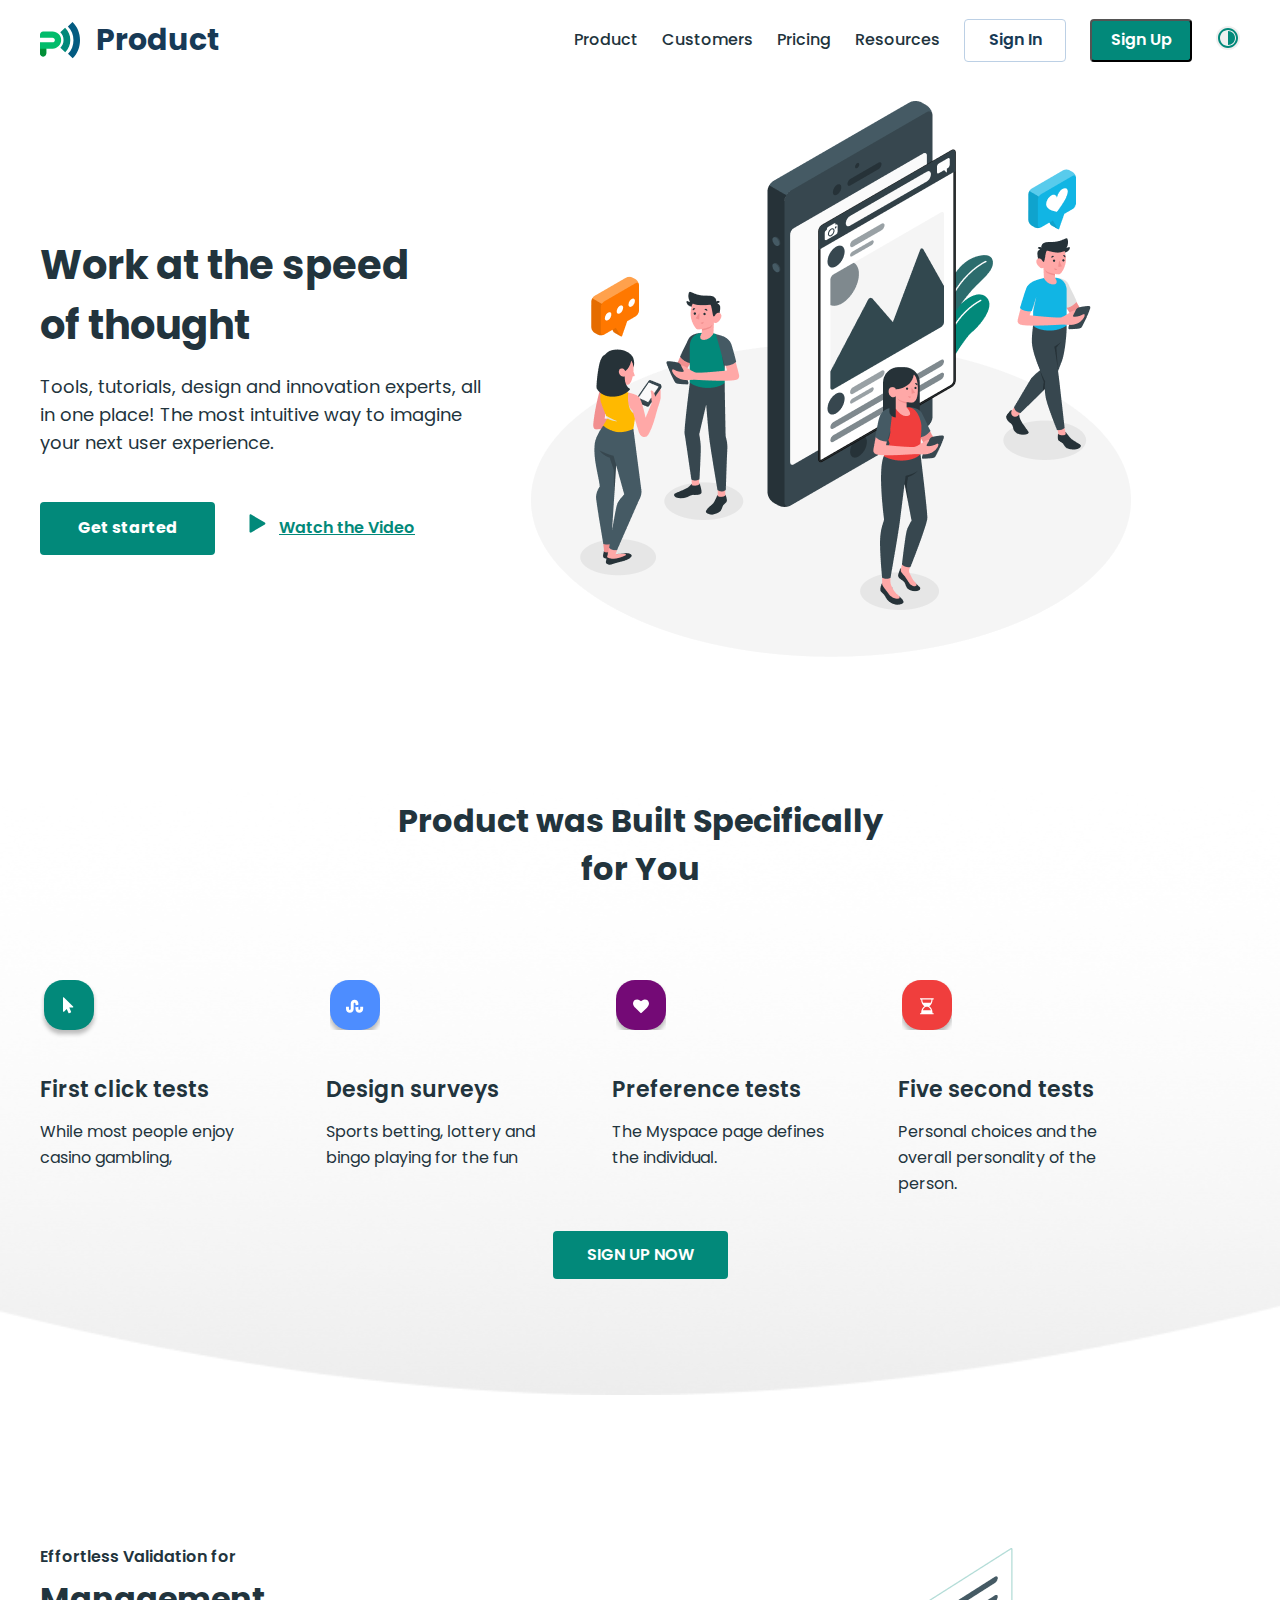
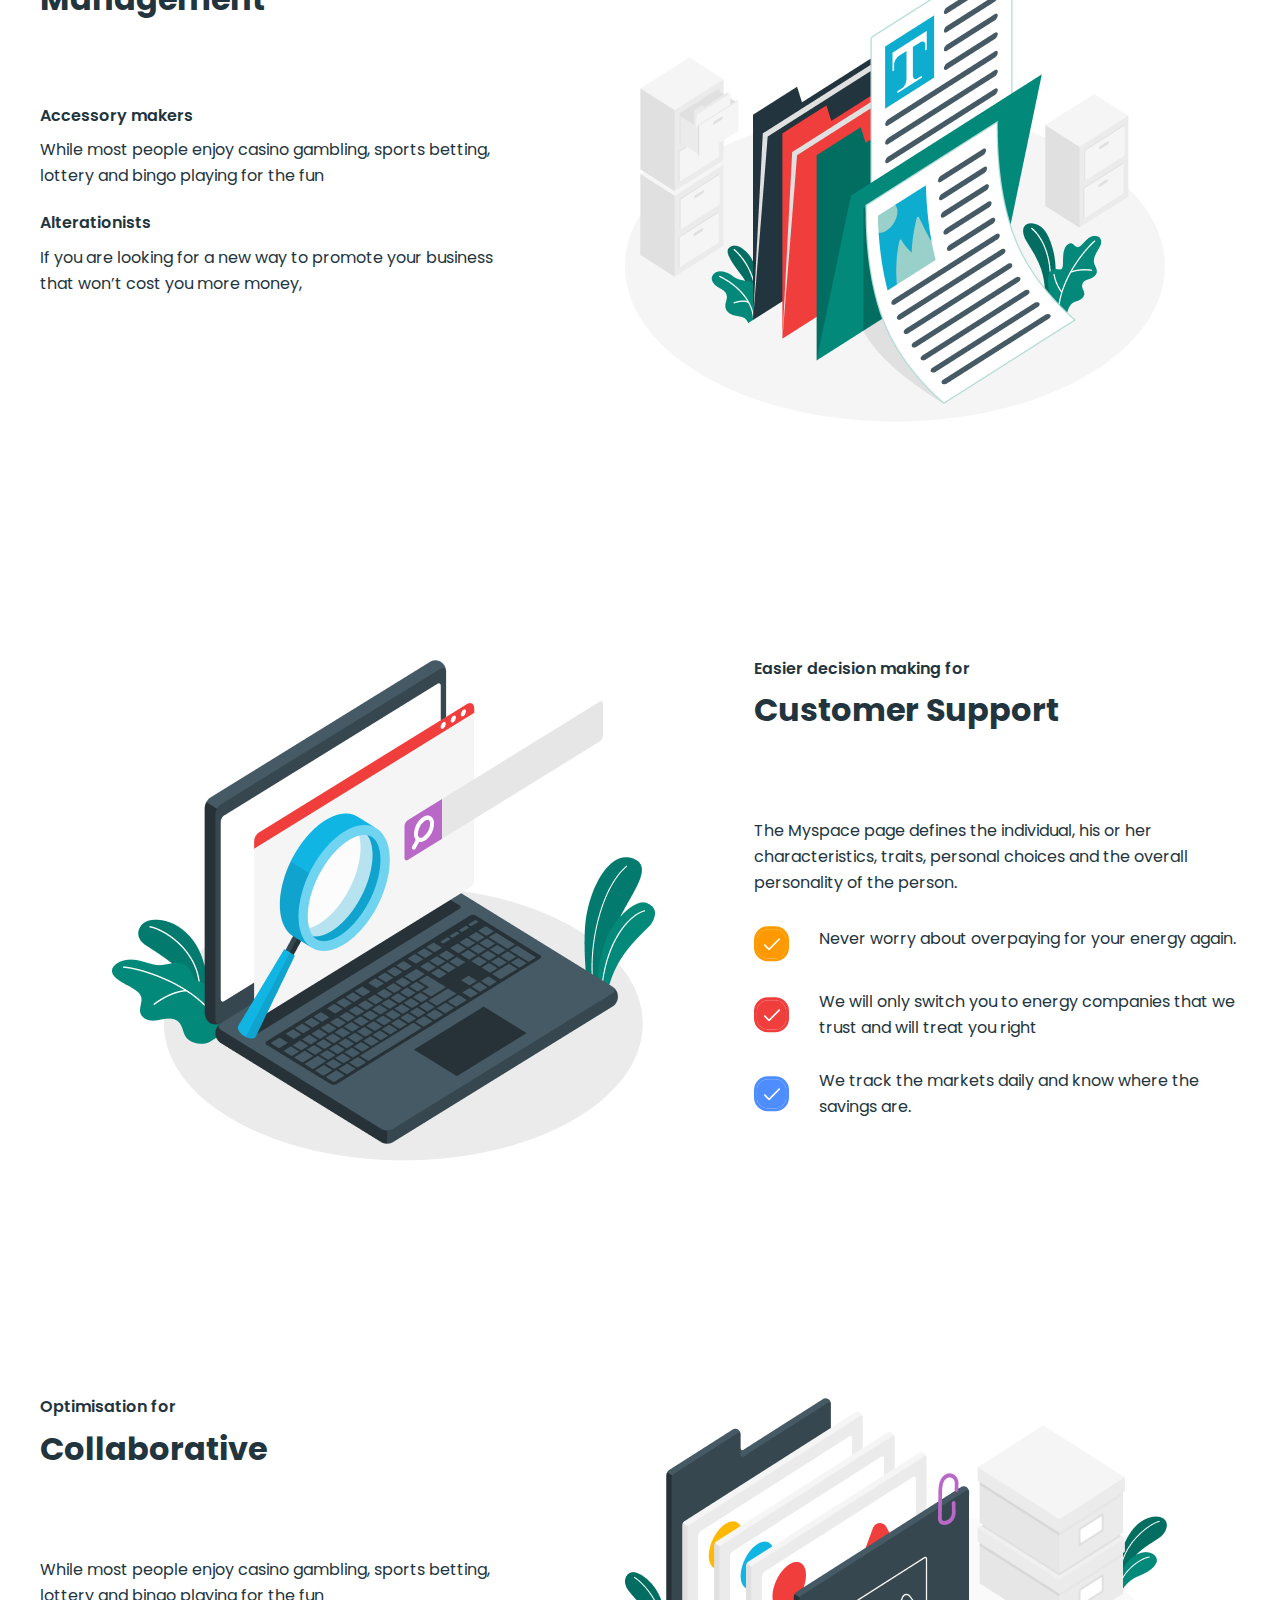
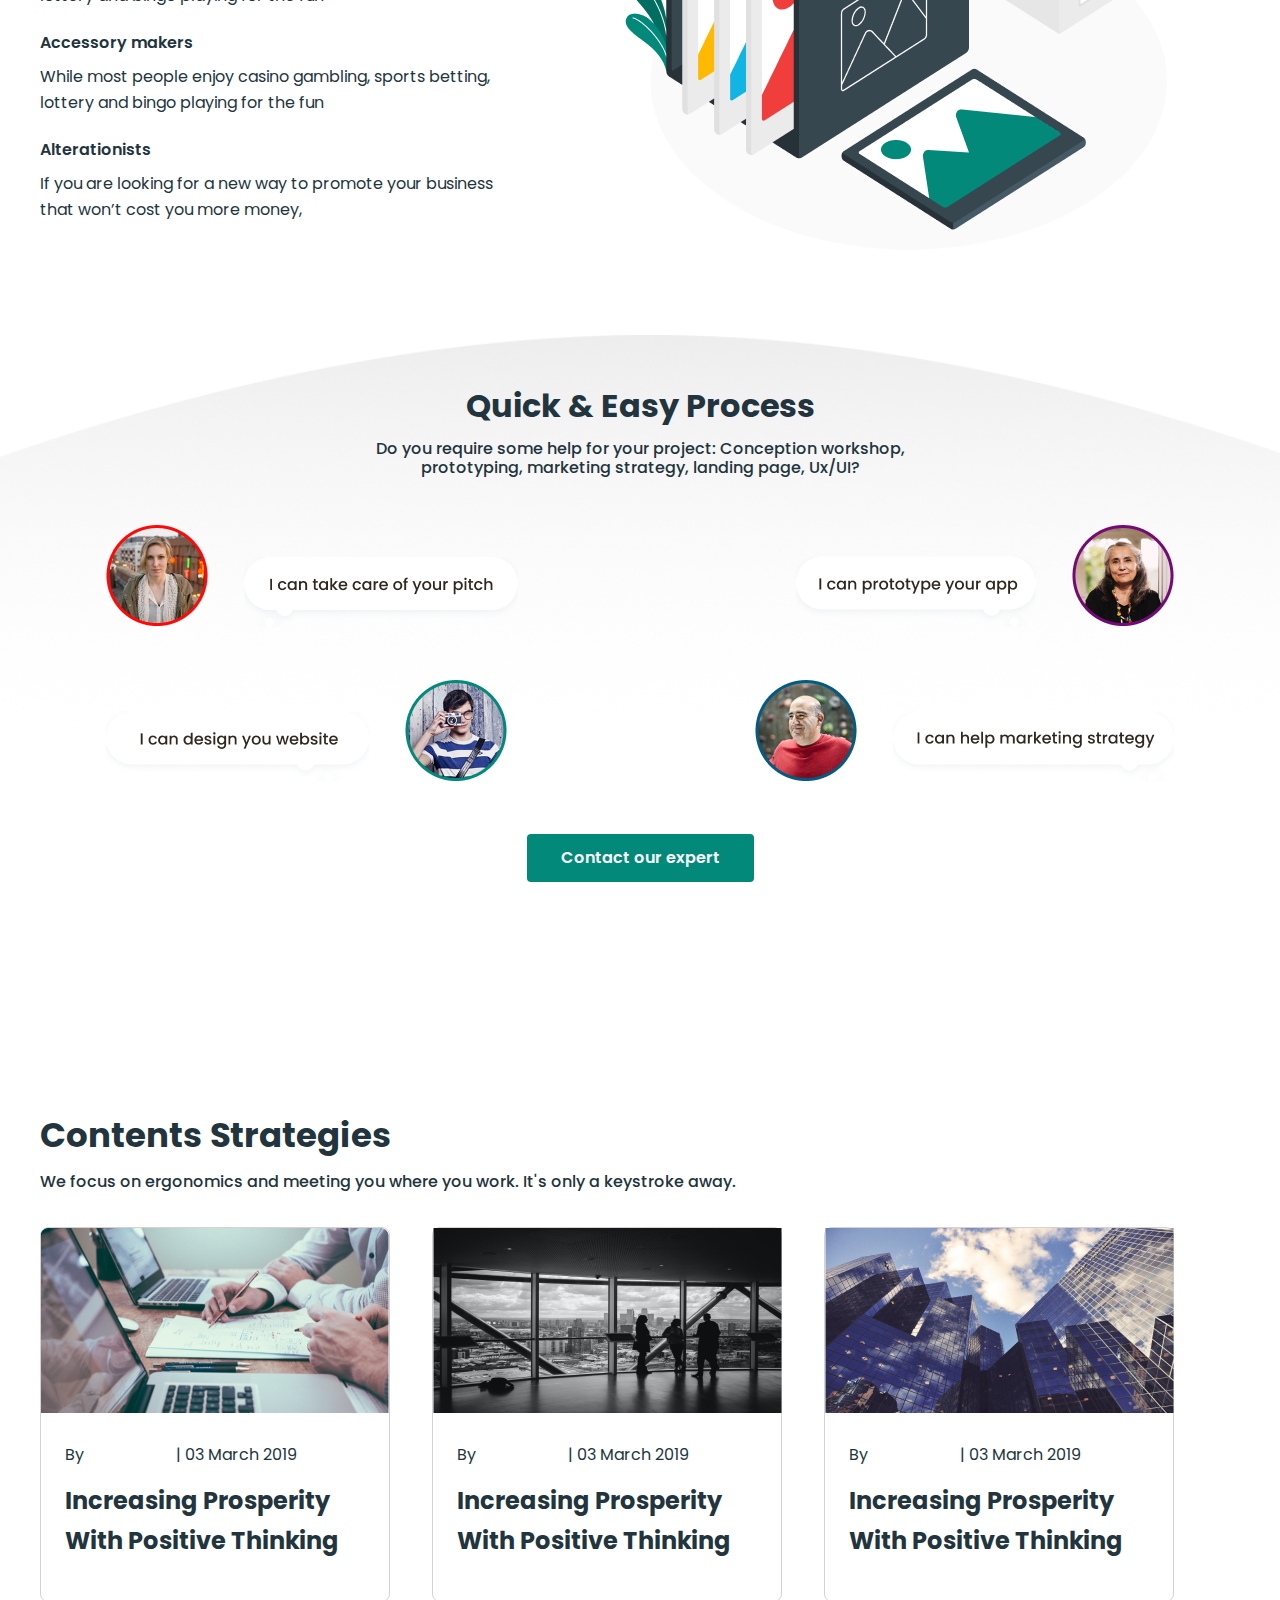
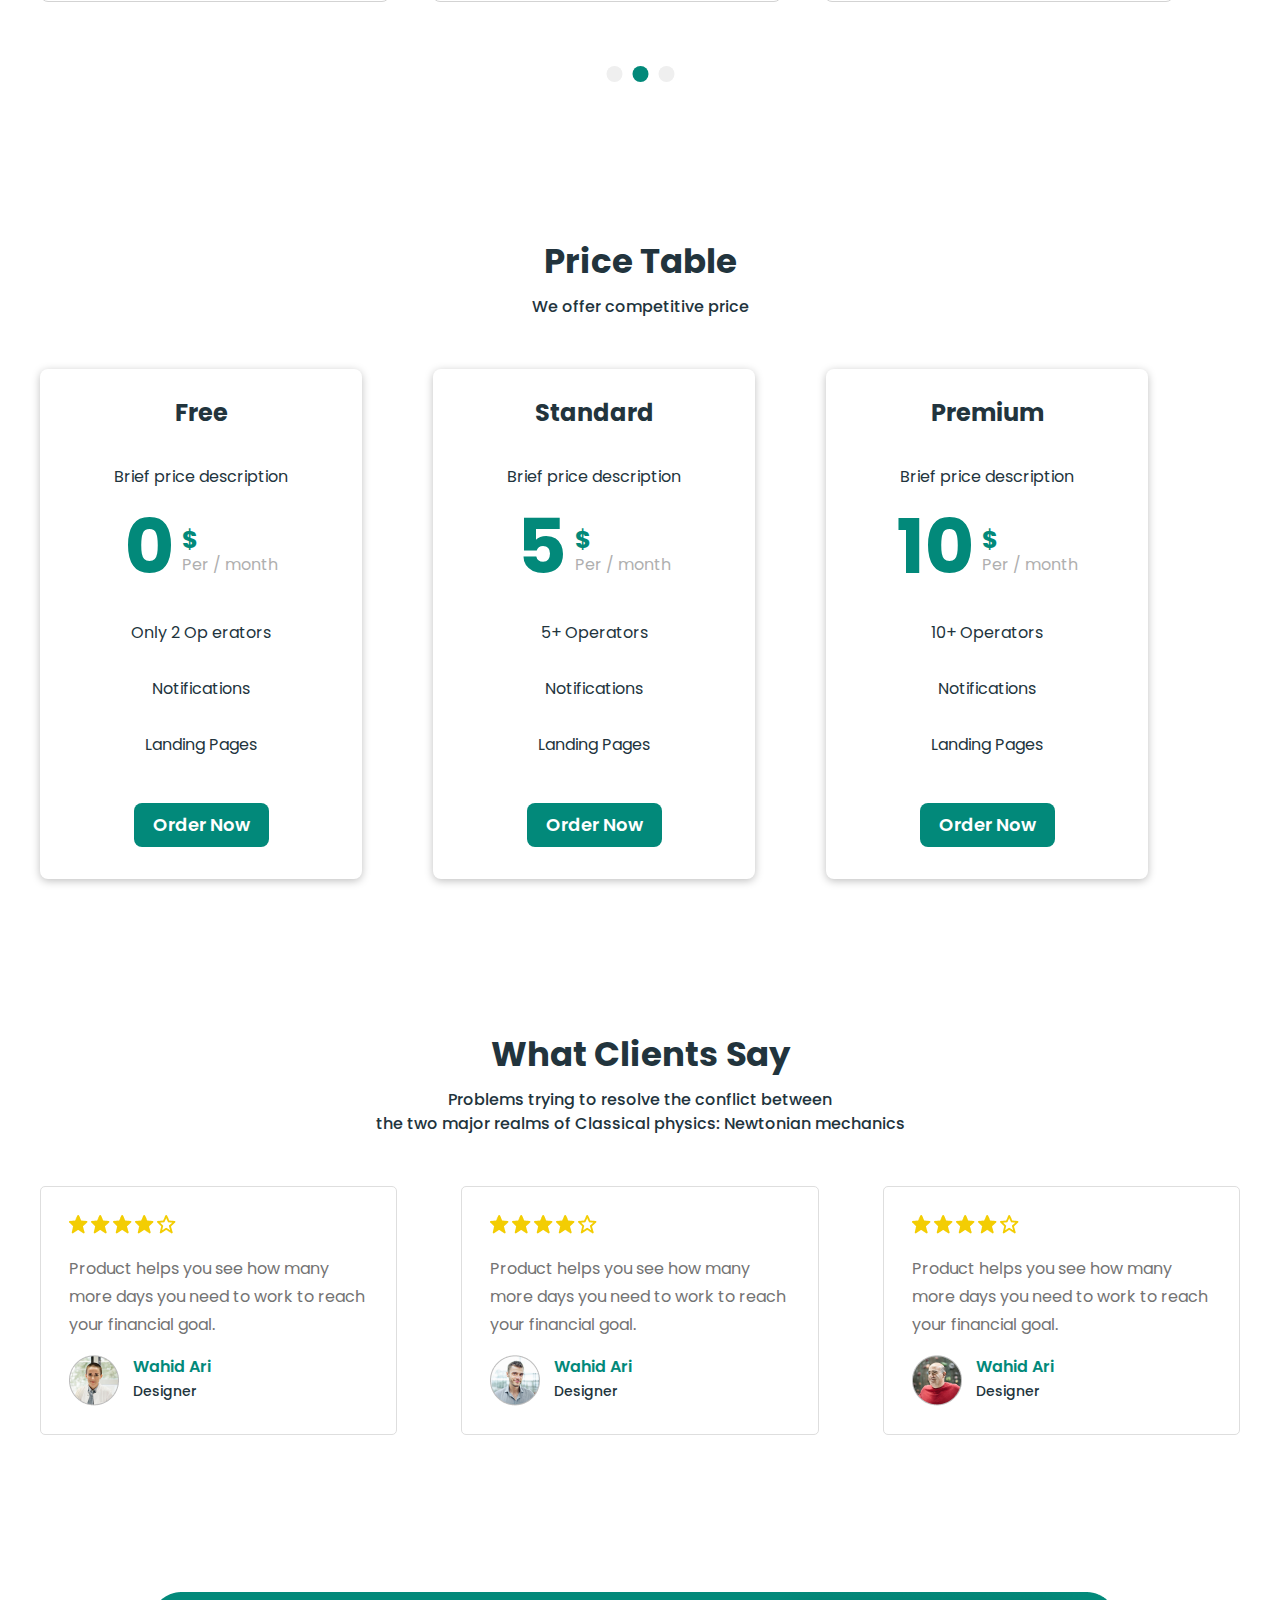
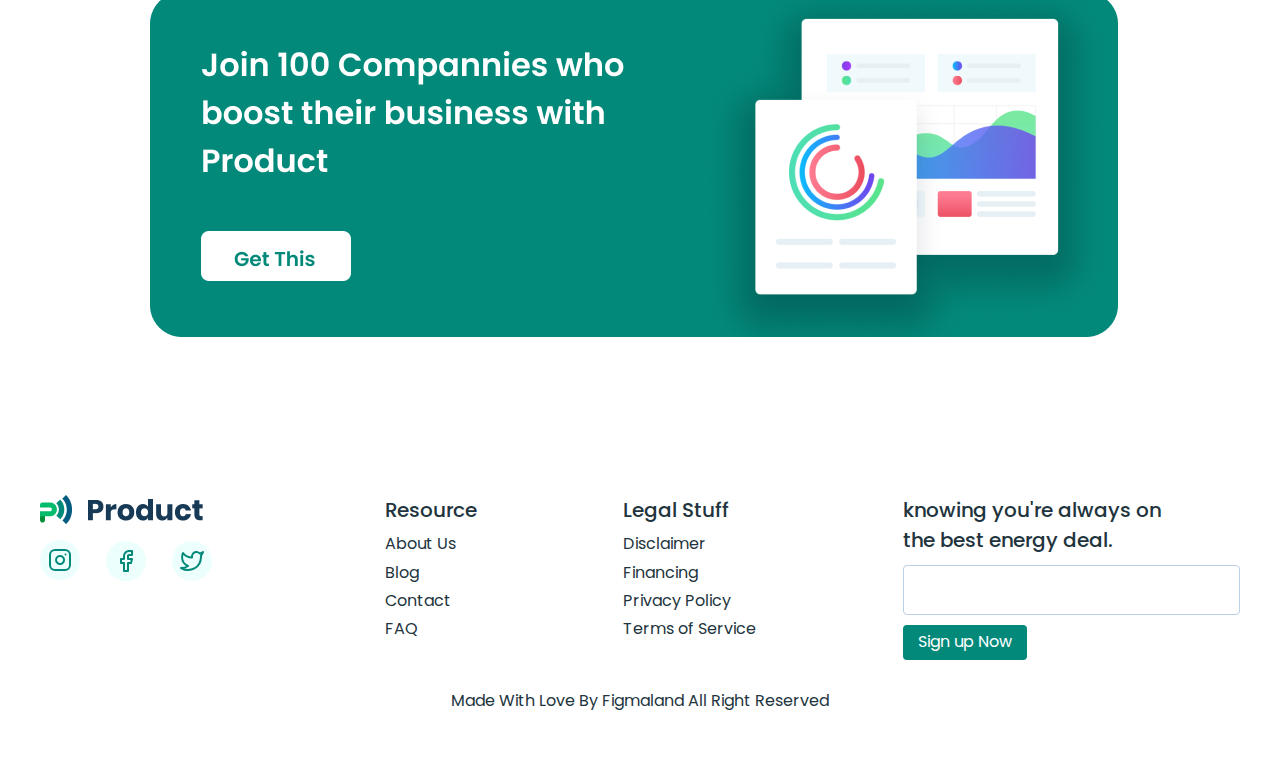
==== index.html @ 59273e33 "first commit" ====
<!DOCTYPE html>
<html lang="en">
<head>
    <meta charset="UTF-8">
    <meta http-equiv="X-UA-Compatible" content="IE=edge">
    <meta name="viewport" content="width=device-width, initial-scale=1.0">
    <link rel="stylesheet" href="./css/normalize.css">
    <link rel="stylesheet" href="./css/global.css">
    <link rel="stylesheet" href="./css/style.css">
    <title>Product</title>
</head>
<body class="body">
    <header>
        <nav class="container">
            <div class="navigation">
                <div class="navigation__left">
                    <img src="./imgs/znachok.svg" alt="icon logo">
                    <span>Product</span>
                </div>
                <div class="navigation__right">
                    <ul>
                        <li class="navigation__right__li"><a href="#">Product</a></li>
                        <li class="navigation__right__li"><a href="#">Customers</a></li>
                        <li class="navigation__right__li"><a href="./pricing/pricing.html">Pricing</a></li>
                        <li class="navigation__right__li"><a href="#">Resources</a></li>
                        <li class="navigation__right__button"><button class="navigation__right__button--in">Sign In</button></li>
                        <li class="navigation__right__button"><button class="navigation__right__button--up">Sign Up</button></li>
                        <li><button class="mode-btn"></button></li>
                    </ul>
                </div>
            </div>
        </nav>
    </header>
    <main>
        <section class="container">
            <div class="work">
                <div class="work__left">
                    <h1>Work  at the speed <br> of thought</h1>
                    <p>Tools, tutorials, design and innovation experts, all in one place! The most intuitive way to imagine your next user experience.</p>
                    <a href="#"><button>Get started</button> <img src="./imgs/triangle.svg" alt="triangle"> <span>Watch the Video</span></a>
                </div>
                <div class="work__right">
                    <img src="./imgs/img-1.png" alt="a snapshot of the work process">
                </div>
            </div>
        </section>
        <section class="section__product">
            <div class="container product">
                <div class="product__text">
                    <div class="product__text--title">
                        <h1>Product  was Built Specifically for You</h1>
                    </div>
                </div>
                <div class="product__cards">
                    <div class="product__cards--card">
                        <img src="./imgs/icon-1.svg" alt="icon">
                        <strong>First click tests</strong>
                        <p>While most people enjoy casino gambling,</p>
                    </div>
                    <div class="product__cards--card">
                        <img src="./imgs/icon-2.svg" alt="icon">
                        <strong>Design surveys</strong>
                        <p>Sports betting, lottery and bingo playing for the fun</p>
                    </div>
                    <div class="product__cards--card">
                        <img src="./imgs/icon-3.svg" alt="icon">
                        <strong>Preference tests</strong>
                        <p>The Myspace page defines the individual.</p>
                    </div>
                    <div class="product__cards--card">
                        <img src="./imgs/icon-4.svg" alt="icon">
                        <strong>Five second tests</strong>
                        <p>Personal choices and the overall personality of the person.</p>
                    </div>
                </div>
                <div class="box-button"><a href="#"><button class="button">SIGN UP NOW</button></a></div>
            </div>
        </section>
        <section class="container">
            <div class="marketing">
                <ul class="ul">
                    <li>
                        <div class="marketing__box">
                            <div class="marketing__box__left">
                                <span>Effortless Validation for</span>
                                <h2>Management</h2>
                                <span class="marketing__box__left--span">Accessory makers</span>
                                <p class="marketing__box__left--text">While most people enjoy casino gambling, sports betting, lottery and bingo playing for the fun</p>
                                <span>Alterationists</span>
                                <p>If you are looking for a new way to promote your business that won’t cost you more money, </p>
                            </div>
                            <div class="marketing__box__right">
                                <img src="./imgs/img-2.png" alt="a collection of files">
                            </div>
                        </div>
                    </li>
                    <li class="marketing__box">
                        <div class="marketing__box__left">
                            <span>Easier decision making for</span>
                            <h2>Customer Support</h2>
                            <p class="marketing__box__left__text--2">The Myspace page defines the individual, his or her characteristics, traits, personal choices and the overall personality of the person.</p>
                            <div class="marketing__box__left__icon">
                                <img src="./imgs/icon-5.svg" alt="icon">
                                <p>Never worry about overpaying for your energy again.</p>
                            </div>
                            <div class="marketing__box__left__icon">
                                <img src="./imgs/icon-6.svg" alt="icon">
                                <p>We will only switch you to energy companies that we trust and will treat you right</p>
                            </div>
                            <div class="marketing__box__left__icon">
                                <img src="./imgs/icon-7.svg" alt="icon">
                                <p>We track the markets daily and know where the savings are.</p>
                            </div>
                        </div>
                        <div class="marketing__box__right">
                            <img src="./imgs/img-3.png" alt="a collection of files">
                        </div>
                    </li>
                    <li>
                        <div class="marketing__box">
                            <div class="marketing__box__left">
                                <span>Optimisation for</span>
                                <h2>Collaborative</h2>
                                <p class="marketing__box__left--text">While most people enjoy casino gambling, sports betting, lottery and bingo playing for the fun</p>
                                <span class="marketing__box__left--span">Accessory makers</span>
                                <p class="marketing__box__left--text">While most people enjoy casino gambling, sports betting, lottery and bingo playing for the fun</p>
                                <span class="marketing__box__left--span">Alterationists</span>
                                <p>If you are looking for a new way to promote your business that won’t cost you more money,</p>
                            </div>
                            <div class="marketing__box__right">
                                <img src="./imgs/img-4.png" alt="a collection of files">
                            </div>
                        </div>
                    </li>
                </ul>
            </div>
        </section>
        <section class="section__quick">
            <div class="container__quick">
                 <div class="quick__text">
                    <div class="quick__title">
                        <h2>Quick & Easy Process</h2>
                        <p>Do you require some help for your project: Conception workshop,
                            prototyping, marketing strategy, landing page, Ux/UI?</p>
                     </div>
                 </div>
                 <div class="quick__box">
                    <div class="quick__box__left">
                        <img src="./imgs/Avator-1.png" alt="img avatar">
                        <img src="./imgs/Avatar-text-1.png" alt="avatar text">
                    </div>
                    <div class="quick__box__right">
                        <img src="./imgs/Avatar-text-2.png" alt="avatar text">
                        <img src="./imgs/Avator-2.png" alt="img avatar">
                    </div>
                 </div>
                 <div class="quick__box">
                    <div class="quick__box__left">
                        <img src="./imgs/Avatar-text-3.png" alt="avatar text">
                        <img src="./imgs/Avator-3.png" alt="img avatar">
                    </div>
                    <div class="quick__box__right">
                        <img src="./imgs/Avator-4.png" alt="img avatar">
                        <img src="./imgs/Avatar-text-4.png" alt="avatar text">
                    </div>
                 </div>
                 <div class="box-button"><a href="#"><button class="button">Contact our expert</button></a></div>
            </div>
        </section>
        <section class="container strategies">
            <h2 class="strategies__title">Contents Strategies</h2>
            <p class="strategies__text">We focus on ergonomics and meeting you where you work. It's only a keystroke away.</p>
            <div class="strategies__cards">
                <div class="strategies__card">
                    <img src="./imgs/img-5.png" alt="workflow">
                    <span>By <strong>Wahid Ari</strong> |  03 March 2019</span>
                    <h4>Increasing Prosperity With Positive Thinking</h4>
                </div>
                <div class="strategies__card">
                    <img src="./imgs/img-6.png" alt="panorama">
                    <span>By <strong>Wahid Ari</strong> |  03 March 2019</span>
                    <h4>Increasing Prosperity With Positive Thinking</h4>
                </div>
                <div class="strategies__card">
                    <img src="./imgs/img-7.png" alt="office building">
                    <span>By <strong>Wahid Ari</strong> |  03 March 2019</span>
                    <h4>Increasing Prosperity With Positive Thinking</h4>
                </div>
            </div>
            <div class="strategies__point">
                <img src="./imgs/tochki.svg" alt="point">
            </div>
        </section>
        <section class="container">
            <div class="table__text">
                <div class="table__title">
                    <h2>Price Table</h2>
                    <p>We offer competitive price</p>
                 </div>
             </div>
             <div class="table__cards">
                <div class="table__card">
                    <strong class="card__title">Free</strong>
                    <p>Brief price description</p>
                    <div class="table__card__number">
                        <strong class="number">0</strong>
                        <div>
                            <span class="dollar">$</span> <br>
                            <span class="per">Per / month</span>
                        </div>
                    </div>
                    <p>Only 2 Op erators</p>
                    <p>Notifications</p>
                    <p class="table__lead">Landing Pages</p>
                    <button class="table__button">Order Now</button>
                </div>
                <div class="table__card">
                    <strong class="card__title">Standard</strong>
                    <p>Brief price description</p>
                    <div class="table__card__number">
                        <strong class="number">5</strong>
                        <div>
                            <span class="dollar">$</span> <br>
                            <span class="per">Per / month</span>
                        </div>
                    </div>
                    <p>5+ Operators</p>
                    <p>Notifications</p>
                    <p class="table__lead">Landing Pages</p>
                    <button class="table__button">Order Now</button>
                </div>
                <div class="table__card">
                    <strong class="card__title">Premium</strong>
                    <p>Brief price description</p>
                    <div class="table__card__number">
                        <strong class="number">10</strong>
                        <div>
                            <span class="dollar">$</span> <br>
                            <span class="per">Per / month</span>
                        </div>
                    </div>
                    <p>10+ Operators</p>
                    <p>Notifications</p>
                    <p class="table__lead">Landing Pages</p>
                    <button class="table__button">Order Now</button>
                </div>
             </div>
        </section>
        <section class="container">
            <div class="clients__text">
                <div class="clients__title">
                    <h2>What Clients Say</h2>
                    <p>Problems trying to resolve the conflict between <br>
                        the two major realms of Classical physics: Newtonian mechanics </p>
                 </div>
             </div>
             <div class="clients__cards">
                <div class="clients__card">
                    <img src="./imgs/star.png" alt="star">
                    <p>Product helps you see how many 
                        more days you need to work to 
                        reach your financial goal.
                    </p>
                    <div class="clients__foto">
                        <img src="./imgs/star-foto-1.png" alt="foto">
                        <div><strong>Wahid Ari</strong> <br>
                            <span>Designer</span></div>
                    </div>
                </div>
                <div class="clients__card">
                    <img src="./imgs/star.png" alt="star">
                    <p>Product helps you see how many 
                        more days you need to work to 
                        reach your financial goal.
                    </p>
                    <div class="clients__foto">
                        <img src="./imgs/star-foto-2.png" alt="foto">
                        <div><strong>Wahid Ari</strong> <br>
                            <span>Designer</span></div>
                    </div>
                </div>
                <div class="clients__card">
                    <img src="./imgs/star.png" alt="star">
                    <p>Product helps you see how many 
                        more days you need to work to 
                        reach your financial goal.
                    </p>
                    <div class="clients__foto">
                        <img src="./imgs/star-foto-3.png" alt="foto">
                        <div><strong>Wahid Ari</strong> <br>
                            <span>Designer</span></div>
                    </div>
                </div>
             </div>
        </section>
        <section class="container">
            <div class="boost">
                <img src="./imgs/card.png" alt="card">
            </div>
        </section>
    </main>
    <footer class="footer">
        <div class="container">
            <div class="footer__blog">
                <ul>
                    <li><img src="./imgs/footer-logo.png" alt="logo"></li>
                    <li class="footer__icon"><img src="./imgs/instagram.svg" alt="instagram"><img src="./imgs/facebook.svg" alt="facebook"><img src="./imgs/twiter.svg" alt="twiter"></li>
                </ul>
                <ul>
                    <li class="footer__head">Resource</li>
                    <li>About Us</li>
                    <li>Blog</li>
                    <li>Contact</li>
                    <li>FAQ</li>
                </ul>
                <ul>
                    <li class="footer__head">Legal Stuff</li>
                    <li>Disclaimer</li>
                    <li>Financing</li>
                    <li>Privacy Policy</li>
                    <li>Terms of Service</li>
                </ul>
                <ul>
                    <li class="footer__head">knowing you're always on <br> the best energy deal.</li>
                    <li><input type="text"></li>
                    <li><button><a href="#">Sign up Now</a></button></li>
                </ul>
            </div>
            <div class="footer__end">
                <p>Made With Love By Figmaland All Right Reserved</p>
            </div>
        </div>
    </footer>
    <script src="./js/script.js"></script>
</body>
</html>
---- css/global.css ----
* {
    margin: 0;
    padding: 0;
    list-style: none;
    text-decoration: none;
}

body{
    overflow-x: hidden;
}
.container {
    margin: 0 auto;
    max-width: 1200px;
    font-family: var(--Poppins);
}
---- css/style.css ----
@import url('https://fonts.googleapis.com/css2?family=Poppins:wght@400;500;700&display=swap');

:root {
    --Poppins: 'Poppins', sans-serif;
    --text-color-43D: #22343D;
    --text-color-4343D: #22343D;
    --text-color-97A: #02897A;
    --text-color-AFAF: #AFAFAF;
    --text-color-FFF: #FFFFFF;
    --text-color-7373: #737373;
    --text-color-A56: #173A56;
    --bg-color-97A: #02897A;
    --bg-color-FFF: #FFFFFF;
}
.body {
    background-color: var(--bg-color-FFF);
}

/* start header section */
.navigation {
    display: flex;
    justify-content: space-between;
    padding: 19px 0;
}
.navigation__left  {
    display: flex;
    align-items: center;
}
.navigation__left span {
    margin-left: 16px;
    font-size: 30px;
    font-weight: 700;
    color: var(--text-color-A56);
}
.navigation__right ul{
    display: flex;
    align-items: center;
}
.navigation__right__li a {
    display: inline-block;
    padding-right: 24px;
    font-weight: 500;
    color: var(--text-color-43D);
}
.navigation__right__li:hover a {
    font-weight: 600;
    color: var(--text-color-43D);
}
.navigation__right__li:active a {
    font-weight: 600;
    color: var(--text-color-43D);
}
.navigation__right__button--in {
    width: 102px;
    height: 43px;
    background-color: #fff;
    border-radius: 4px;
    border: 1px solid #BCD0E5;
    font-weight: 600;
    color: #173A56;
    cursor: pointer;
}
.navigation__right__button--up {
    width: 102px;
    height: 43px;
    background-color: #02897A;
    border-radius: 4px;
    font-weight: 600;
    color: #fff;
    cursor: pointer;
}
.mode-btn {
    width: 24px;
    height: 24px;
    background-image: url(../imgs/znachok-2.svg);
    background-size: cover;
    background-repeat: no-repeat;
    background-position: center;
    border-radius: 50%;
    border: none;
}
.navigation__right__button {
    padding-right: 24px;
}
/* end header section */

/* start main section */
.work {
    margin-top: 20px;
    display: flex;
    column-gap: 33px;
}
.work__left {
    width: 458px;
    display: flex;
    flex-direction: column;
    justify-content: center;
}
.work__left h1 {
    font-size: 40px;
    font-weight: 700;
    color: var(--text-color-43D);
    margin-bottom: 18px;
    line-height: 60px;
}
.work__left p {
    font-size: 18px;
    font-weight: 400;
    color: var(--text-color-43D);
    line-height: 28px;
    margin-bottom: 45px;
}
.work__left a button {
    width: 175px;
    height: 53px;
    background-color: var(--bg-color-97A);
    border-radius: 4px;
    border: none;
    color: var(--text-color-FFF);
    font-weight: 700;
    margin-right: 30px;
    cursor: pointer;
}
.work__left a span{
    color: var(--text-color-97A);
    text-decoration: underline;
    font-weight: 600;
    margin-left: 9px;
}
.section__product {
    padding-bottom: 230px;
    height: 390px;
    background-image: url(../imgs/product-bg.png);
    background-size: cover;
    background-repeat: no-repeat;
    background-position: center;
}
.product {
    margin-top: 114px;
}
.product__text {
    display: flex;
    justify-content: center;
}
.product__text--title {
    width: 519px;
}
.product__text--title h1 {
    font-size: 32px;
    font-weight: 700;
    line-height: 48px;
    color: var(--text-color-43D);
    text-align: center;
}
.product__cards {
    display: flex;
    column-gap: 46px;
    margin-top: 66px;
    margin-bottom: 34px;
}
.product__cards--card {
    width: 240px;
}
.product__cards--card strong {
    font-size: 22px;
    font-weight: 600;
    line-height: 33px;
    color: var(--text-color-43D);
    display: block;
    margin-top: 30px;
    margin-bottom: 13px;
}
.product__cards--card p {
    font-weight: 400;
    line-height: 26px;
    color: var(--text-color-43D);
}
.button {
    padding: 15px 34px;
    background-color: #02897A;
    border-radius: 4px;
    border: none;
    font-weight: 600;
    color: #fff;
    cursor: pointer;
}
.box-button {
    text-align: center;
}
.marketing__box {
    display: flex;
    column-gap: 99px;
    margin-top: 153px;
    padding-bottom: 80px;
}

.marketing__box:nth-child(2){
    flex-direction: row-reverse;
}

.marketing__box__left {
    width: 486px;
}
.marketing__box__left span {
    display: inline-block;
    font-weight: 600;
    color: var(--text-color-43D);
    margin-bottom: 12px;
}
.marketing__box__left h2 {
    font-size: 32px;
    font-weight: 700;
    line-height: 24px;
    color: var(--text-color-43D);
    margin-top: 8px;
    margin-bottom: 96px;
}
.marketing__box__left p {
    font-weight: 400;
    line-height: 26px;
    color: var(--text-color-43D);
}
.marketing__box__left--text {
    margin-bottom: 25px;
}
.marketing__box__left__text--2 {
    margin-bottom: 30px;
}
.marketing__box__left__icon {
    display: flex;
    margin-bottom: 27px;
}
.marketing__box__left__icon img {
    margin-right: 30px;
}
.section__quick {
    height: 425px;
    background-image: url(../imgs/quick-bg.png);
    background-size: cover;
    background-repeat: no-repeat;
    background-position: center;
}
.container__quick {
    margin: 0 auto;
    max-width: 1100px;
    font-family: var(--Poppins);
    padding-bottom: 252px;
}
.quick__text {
    display: flex;
    justify-content: center;
}
.quick__title {
    padding-top: 53px;
    width: 542px;
    text-align: center;
}
.quick__title h2 {
    font-size: 32px;
    font-weight: 700;
    color: var(--text-color-43D);
    margin-bottom: 16px;
}
.quick__title p {
    font-weight: 500;
    color: var(--text-color-43D);
    margin-bottom: 24px;
}
.quick__box {
    display: flex;
    justify-content: space-between;
    margin-top: 24px;
    margin-bottom: 48px;
}
.quick__box img {
    margin: 0 16px;
}
.strategies {
    margin-top: 350px;
}
.strategies__title {
    font-weight: 700;
    font-size: 34px;
    line-height: 51px;
    margin-bottom: 8px;
    color: var(--text-color-43D);
}
.strategies__text {
    font-weight: 500;
    font-size: 16px;
    line-height: 26px;
    margin-bottom: 32px;
    color: var(--text-color-43D);
}
.strategies__cards {
    display: flex;
    column-gap: 42px;
    margin-bottom: 64px;
}
.strategies__card {
    width: 348px;
    background-color: #fff;
    border: 1px solid lightgrey;
    border-radius: 8px;
}
.strategies__card span {
    display: inline-block;
    font-weight: 400;
    font-size: 16px;
    line-height: 28px;
    color: var(--text-color-43D);
    margin-top: 24px;
    margin-bottom: 12px;
    margin-left: 24px;
}
.strategies__card h4 {
    font-weight: 700;
    font-size: 24px;
    line-height: 40px;
    color: var(--text-color-43D);
    margin-left: 24px;
    margin-bottom: 40px;
}
.strategies__card:hover h4 {
    color: var(--text-color-97A);
}
.strategies__point {
    text-align: center;
    margin-bottom: 150px;
}
.table__text {
    display: flex;
    justify-content: center;
}
.table__title {
    text-align: center;
    margin-bottom: 50px;
}
.table__title h2 {
    font-weight: 700;
    font-size: 34px;
    line-height: 51px;
    color: var(--text-color-43D);
    margin-bottom: 8px;
}
.table__title p {
    font-weight: 500;
    font-size: 16px;
    line-height: 24px;
    color: var(--text-color-43D);
}
.table__cards {
    display: flex;
    column-gap: 71px;
    margin-bottom: 150px;
}
.table__card {
    width: 322px;
    background-color: #fff;
    box-shadow: 0px 2px 8px rgba(0, 0, 0, 0.25);
    border-radius: 8px;
    text-align: center;
}
.table__card > strong {
    display: inline-block;
    font-weight: 700;
    font-size: 24px;
    line-height: 40px;
    color: var(--text-color-43D);
    margin-top: 24px;
    margin-bottom: 8px;
}
.table__card p {
    font-weight: 400;
    font-size: 16px;
    line-height: 40px;
    color: var(--text-color-4343D);
    margin-top: 16px;
}
.table__card__number {
    display: flex;
    justify-content: center;
}
.number {
    display: inline-block;
    font-weight: 700;
    font-size: 76px;
    line-height: 100px;
    color: var(--text-color-97A);
    margin-right: 8px;
}
.dollar {
    display: inline-block;
    font-weight: 700;
    font-size: 24px;
    line-height: 30px;
    color: var(--text-color-97A);
    padding-top: 28px;
    padding-right: 80px;
}
.per {
    font-weight: 400;
    font-size: 16px;
    line-height: 19px;
    color: var(--text-color-AFAF);
}
.table__button {
    margin-top: 38px;
    padding: 11px 19px;
    border: none;
    border-radius: 8px;
    background-color: var(--text-color-97A);
    color: var(--text-color-FFF);
    font-weight: 600;
    font-size: 18px;
    line-height: 22px;
    margin-bottom: 32px;
    cursor: pointer;
}
.table__card:hover p, span, strong {
    color: var(--text-color-FFF);
}
.table__card:hover .number {
    color: var(--text-color-FFF);
}
.table__card:hover .dollar {
    color: var(--text-color-FFF);
}
.table__card:hover .card__title {
    color: var(--text-color-FFF);
}
.table__card:hover .table__button {
    background-color: #fff;
    color: #02897A;
}
.table__card:hover {
    background-color: var(--text-color-97A);
}
.clients__text {
    display: flex;
    justify-content: center;
}
.clients__title {
    text-align: center;
    margin-bottom: 50px;
}
.clients__title h2 {
    font-weight: 700;
    font-size: 34px;
    line-height: 51px;
    color: var(--text-color-43D);
    margin-bottom: 8px;
}
.clients__title p {
    font-weight: 500;
    font-size: 16px;
    line-height: 24px;
    color: var(--text-color-43D);
}
.clients__cards {
    display: flex;
    column-gap: 64px;
}
.clients__card {
    background-color: #fff;
    border: 1px solid #DEDEDE;
    border-radius: 5px;
    padding: 28px;
}
.clients__card > img {
    margin-bottom: 16px;
}
.clients__card p {
    font-weight: 400;
    font-size: 16px;
    line-height: 28px;
    color: var(--text-color-7373);
    margin-bottom: 16px;
}
.clients__foto {
    display: flex;
}
.clients__foto strong {
    display: inline-block;
    font-weight: 600;
    font-size: 16px;
    line-height: 24px;
    color: var(--text-color-97A);
}
.clients__foto span {
    font-weight: 500;
    font-size: 14px;
    line-height: 24px;
    color: var(--text-color-43D);
}
.clients__foto img {
    padding-right: 14px;
}
.boost {
    margin-top: 157px;
    margin-bottom: 154px;
    margin-left: 110px;
}
/* end main section */
/* start footer section */
.footer__blog {
    display: flex;
    justify-content: space-between;
  }
  .footer__blog ul {
    color: var(--text-color-43D);
    font-size: 16px;
  }
  .footer__blog li {
    padding-bottom: 10px;
  }
  .footer__head {
    font-weight: 500;
    font-size: 20px;
    line-height: 30px;
    color: var(--text-color-43D);
  }
  .footer__blog input {
    padding: 10px 5px;
    border-radius: 10px;
    border: none;
  }
  .footer__blog button {
    padding: 8px 15px;
    border-radius: 4px;
    border: none;
    background-color: #02897A;
    cursor: pointer;
  }
  .footer__blog button a {
    color: #fff;
  }
  .footer__icon img {
    margin-right: 26px;
  }
  .footer__blog input {
    width: 325px;
    height: 28px;
    background: #FFFFFF;
    border: 1px solid #BCD0E5;
    border-radius: 4px;
  }
  .footer__end {
    text-align: center;
    margin-top: 16px;
    margin-bottom: 48px;
  }
  .footer__end p {
    font-weight: 400;
    font-size: 16px;
    line-height: 30px;
    color: var(--text-color-43D);
  }
  /* end footer section */

  /* start Pricing blog */
  .table__prising {
    margin-top: 50px;
  }
  .table__title span {
    display: inline-block;
    font-weight: 600;
    font-size: 24px;
    line-height: 36px;
    color: var(--text-color-43D);
    margin-bottom: 32px;
  }
  .enterprise__text {
    display: flex;
    justify-content: center;
    padding: 53px 0;
  }
  .enterprise__title {
    text-align: center;
  }
  .enterprise__title span {
    font-weight: 600;
    font-size: 24px;
    line-height: 36px;
    color: var(--text-color-43D);
  }
  .enterprise__title h2 {
    font-weight: 700;
    font-size: 34px;
    line-height: 51px;
    color: var(--text-color-43D);
    margin-top: 16px;
    margin-bottom: 8px;
  }
  .enterprise__title p {
    font-weight: 400;
    font-size: 18px;
    line-height: 27px;
    color: var(--text-color-43D);
    margin-bottom: 32px;
  }
  .section_great {
    padding: 150px 0;
  }
  .great__title {
    text-align: center;
    font-weight: 700;
    font-size: 34px;
    line-height: 51px;
    color: var(--text-color-43D);
    margin-bottom: 56px;
  }
  .great {
    display: flex;
    column-gap: 68px;
  }
  .great__right {
    width: 533px;
  }
  .great__right p {
    font-weight: 400;
    font-size: 16px;
    line-height: 28px;
    color: var(--text-color-43D);
    margin-bottom: 32px;
  }
  .great__right__box {
    display: flex;
    align-items: center;
    margin-bottom: 16px;
  }
  .great__right__box h4 {
    font-weight: 600;
    font-size: 24px;
    line-height: 36px;
    color: var(--text-color-43D);
    margin-left: 14px;
  }
  .Frequently {
    margin: 0 auto;
    max-width: 920px;
    /* padding-bottom: 150px; */
  }
  .Frequently__title {
    text-align: center;
  }
  .Frequently__title h2 {
    font-weight: 700;
    font-size: 34px;
    line-height: 51px;
    color: var(--text-color-43D);
    margin-bottom: 8px;
  }
  .Frequently__title p {
    font-weight: 400;
    font-size: 18px;
    line-height: 27px;
    color: var(--text-color-43D);
    margin-bottom: 50px;
  }
  .Frequently span {
    display: inline-block;
    font-weight: 500;
    font-size: 18px;
    line-height: 27px;
    color: var(--text-color-43D);
    margin-left: 16px;
  }
  .Frequently > p {
    font-weight: 400;
    font-size: 16px;
    line-height: 24px;
    color: var(--text-color-43D);
    margin-top: 14px;
  }
  .Frequently__stick {
    width: 100%;
    border: 1px solid #E7E7E7;
    border-collapse: collapse;
    margin-top: 16px;
    margin-bottom: 22px;
  }




  .body-dark {
    --Poppins: 'Poppins', sans-serif;
    --text-color-43D: #FFFFFF;
    --text-color-97A: #02897A;
    --text-color-AFAF: #AFAFAF;
    --text-color-FFF: #173A56;
    --text-color-7373: #737373;
    --text-color-A56: #FFFFFF;
    --text-color-4343D: #22343D;
    --bg-color-97A: #02897A;
    --bg-color-FFF: #7d7a7a;
  }
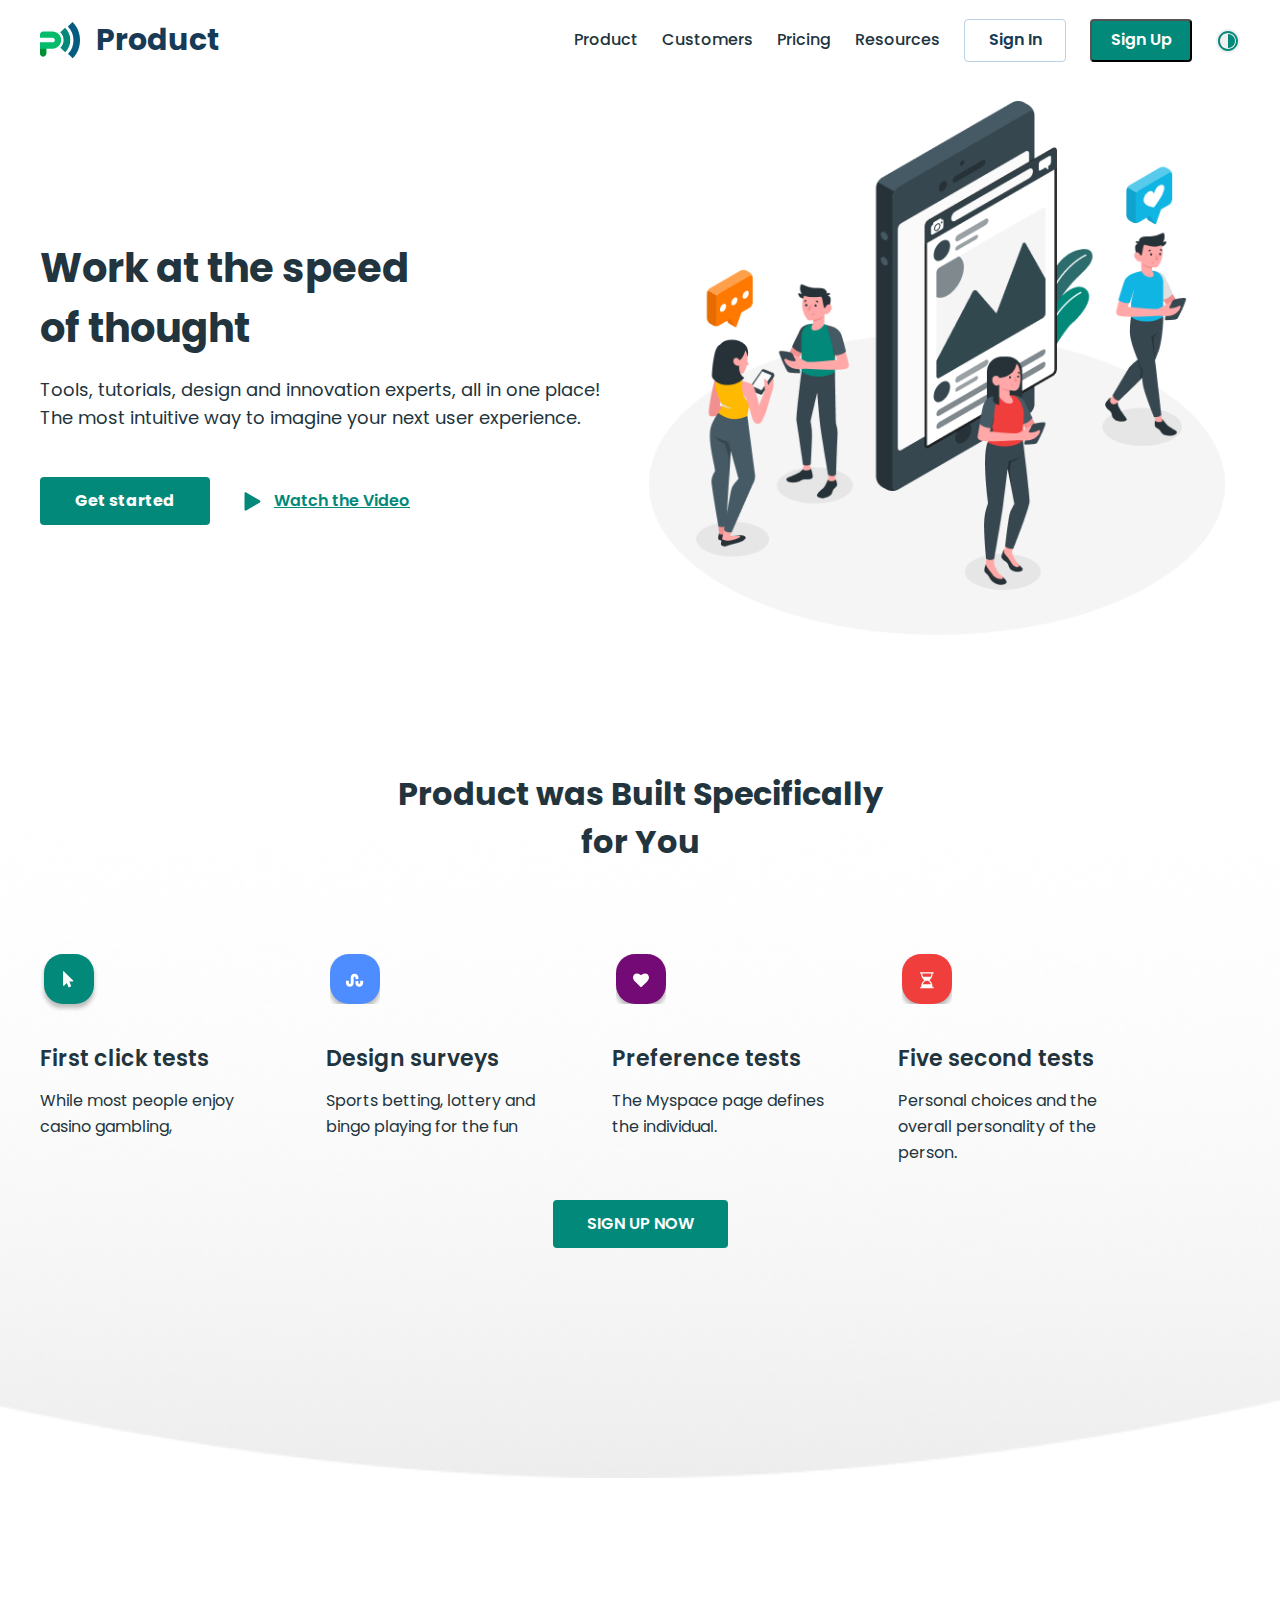
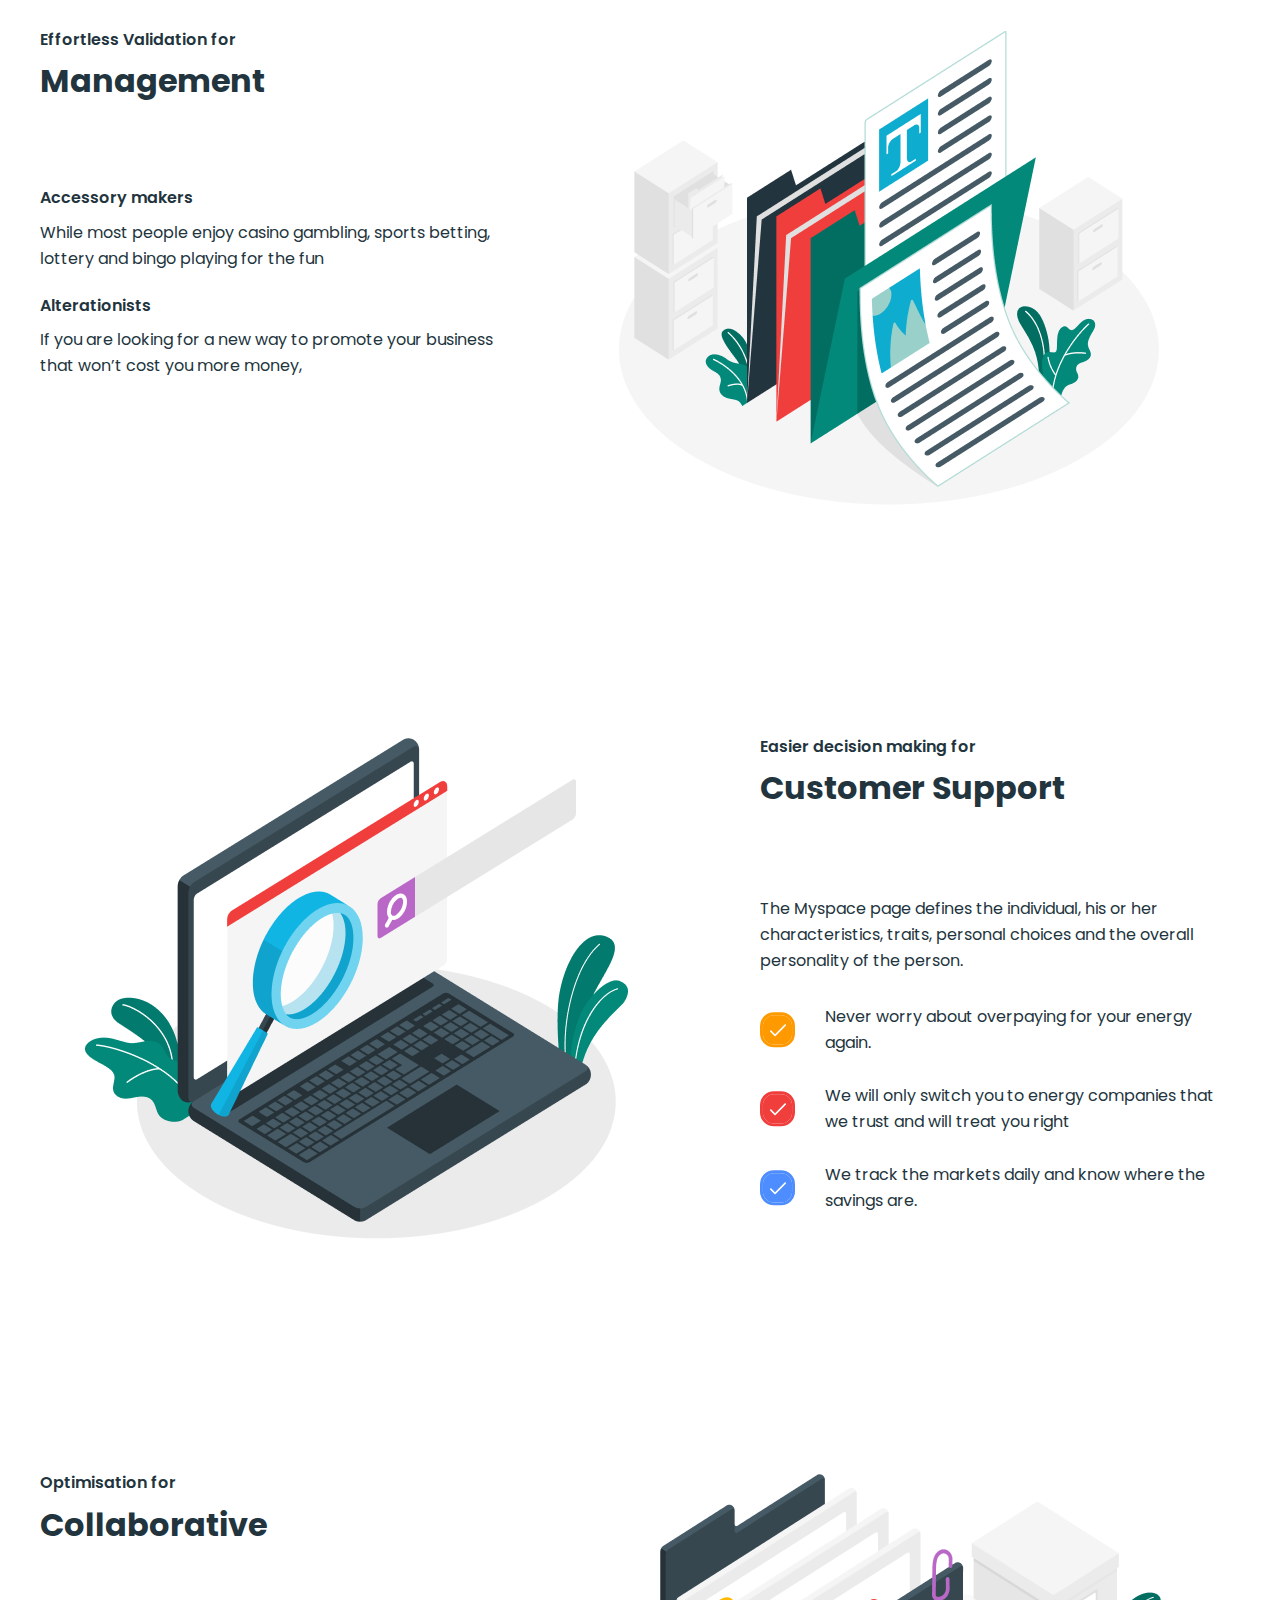
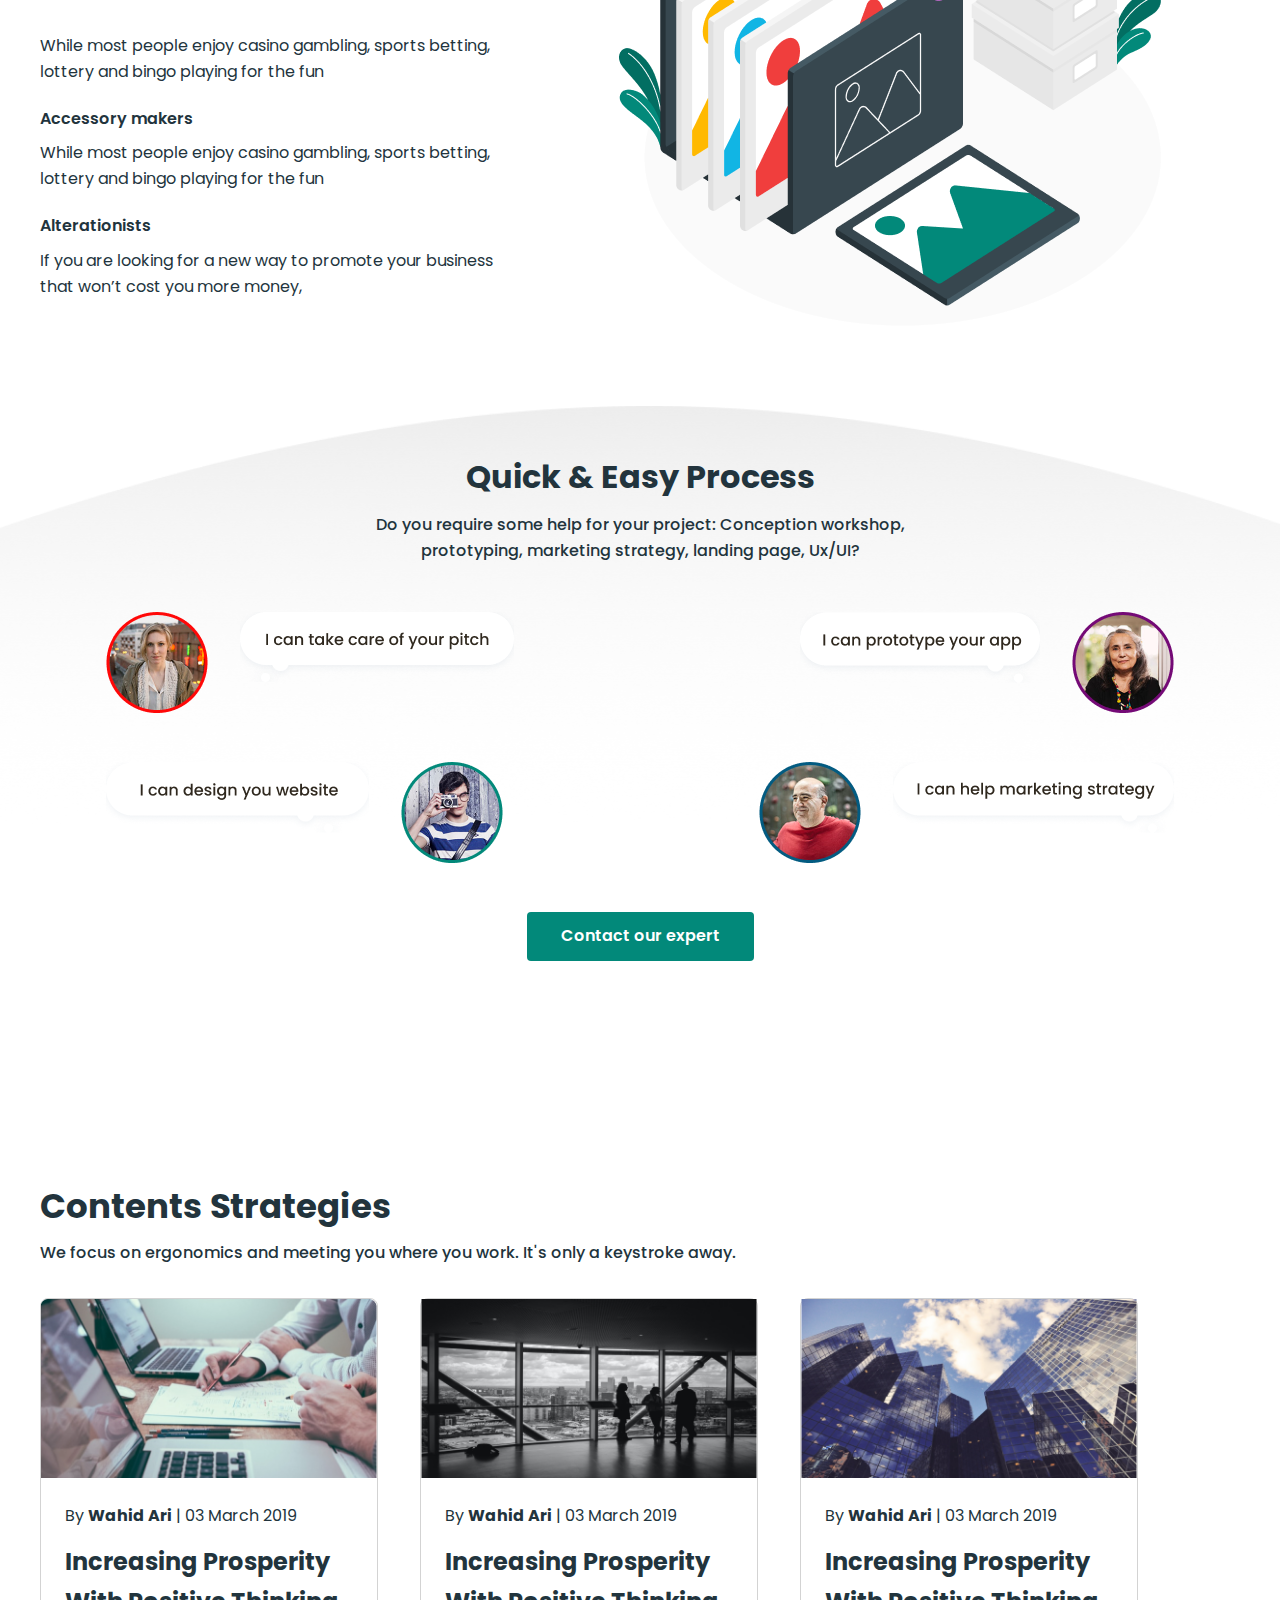
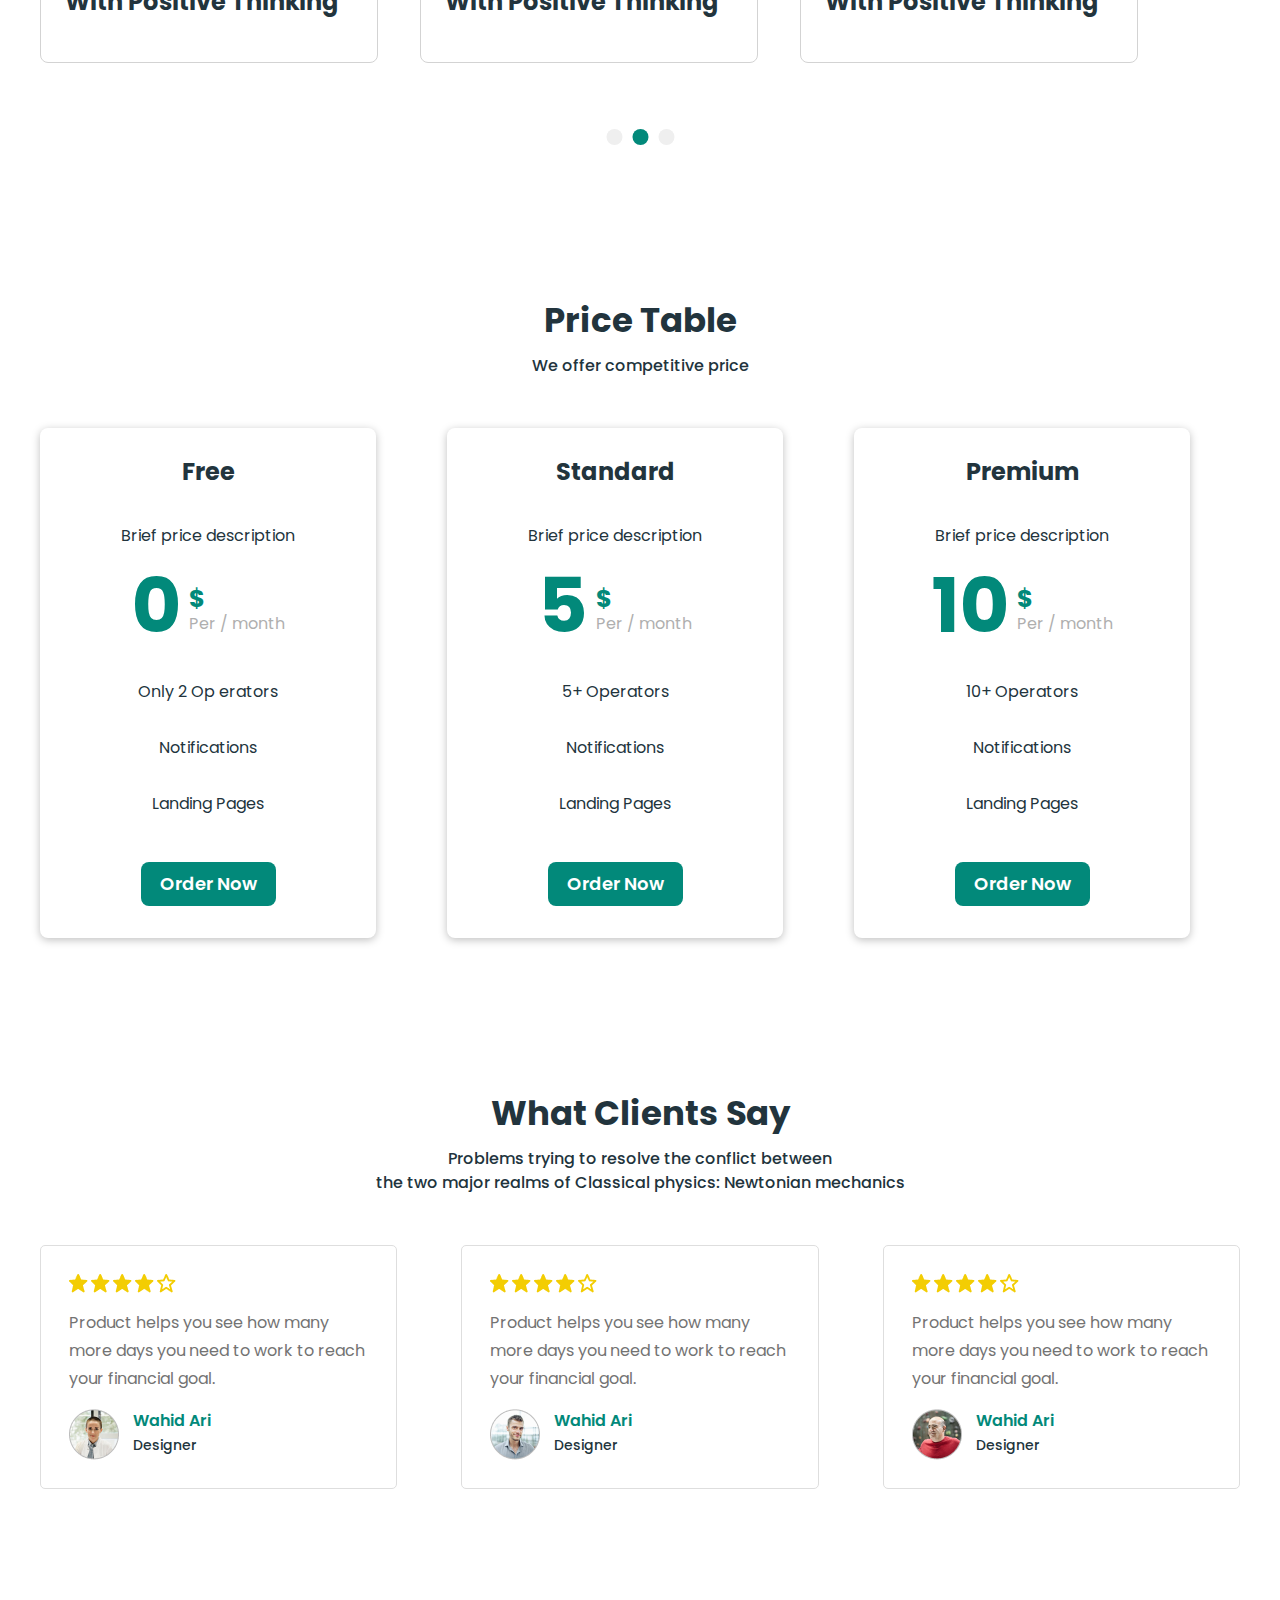
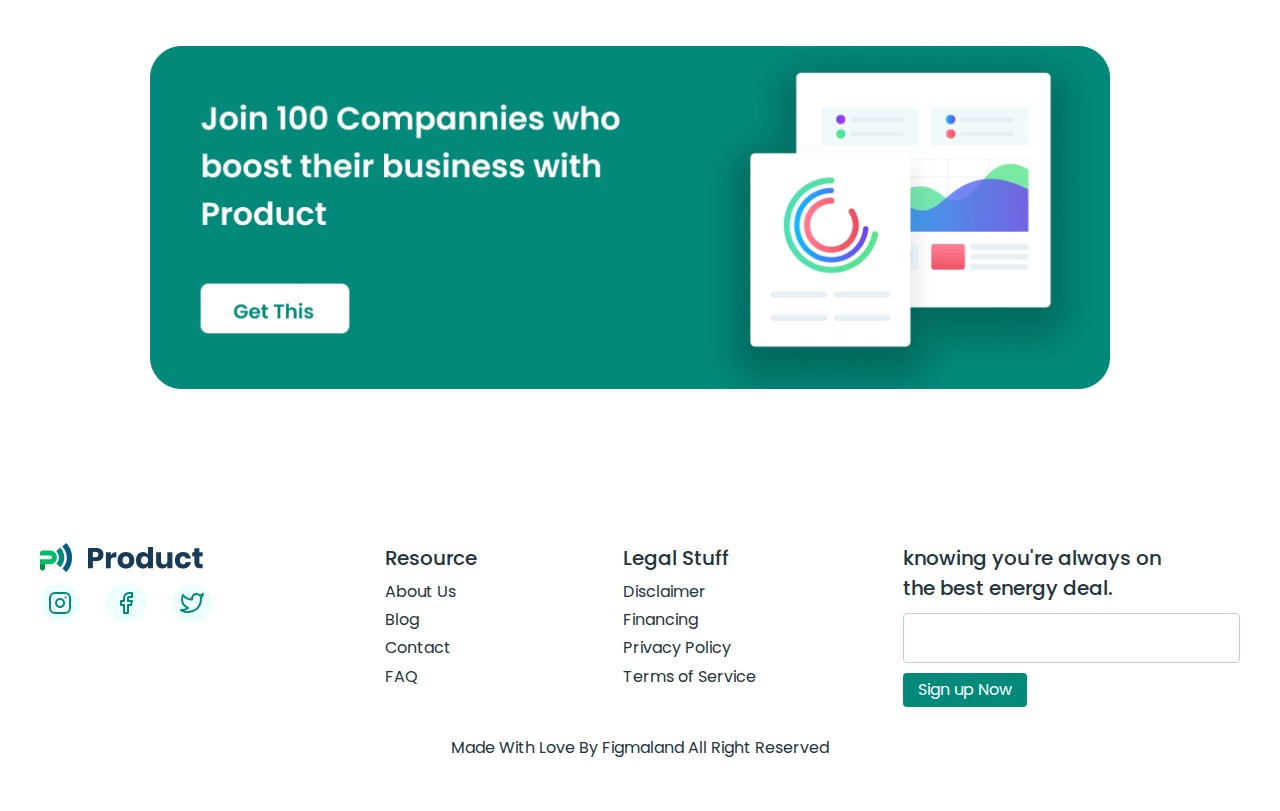
==== commit 7d2ca76c: "changes and additions have been made" ====
--- a/index.html
+++ b/index.html
@@ -18,6 +18,7 @@
                     <span>Product</span>
                 </div>
                 <div class="navigation__right">
+                    <button class="navigation__right__hamburger"></button>
                     <ul>
                         <li class="navigation__right__li"><a href="#">Product</a></li>
                         <li class="navigation__right__li"><a href="#">Customers</a></li>
@@ -25,7 +26,7 @@
                         <li class="navigation__right__li"><a href="#">Resources</a></li>
                         <li class="navigation__right__button"><button class="navigation__right__button--in">Sign In</button></li>
                         <li class="navigation__right__button"><button class="navigation__right__button--up">Sign Up</button></li>
-                        <li><button class="mode-btn"></button></li>
+                        <button class="mode-btn"></button>
                     </ul>
                 </div>
             </div>
--- a/css/global.css
+++ b/css/global.css
@@ -8,8 +8,16 @@
 body{
     overflow-x: hidden;
 }
+img {
+    max-width: 100%;
+    height: auto;
+    vertical-align: middle;
+  }
+
 .container {
+    width: 100%;
     margin: 0 auto;
     max-width: 1200px;
+    padding: 0 20px;
     font-family: var(--Poppins);
 }--- a/css/style.css
+++ b/css/style.css
@@ -91,7 +91,7 @@
     column-gap: 33px;
 }
 .work__left {
-    width: 458px;
+    width: 48%;
     display: flex;
     flex-direction: column;
     justify-content: center;
@@ -111,15 +111,20 @@
     margin-bottom: 45px;
 }
 .work__left a button {
-    width: 175px;
-    height: 53px;
+    /* width: 175px;
+    height: 53px; */
+    padding: 15px 35px;
     background-color: var(--bg-color-97A);
     border-radius: 4px;
     border: none;
     color: var(--text-color-FFF);
+    font-size: 16px;
     font-weight: 700;
     margin-right: 30px;
     cursor: pointer;
+}
+.work__right {
+    width: 48%;
 }
 .work__left a span{
     color: var(--text-color-97A);
@@ -129,7 +134,7 @@
 }
 .section__product {
     padding-bottom: 230px;
-    height: 390px;
+    /* height: 390px; */
     background-image: url(../imgs/product-bg.png);
     background-size: cover;
     background-repeat: no-repeat;
@@ -143,7 +148,7 @@
     justify-content: center;
 }
 .product__text--title {
-    width: 519px;
+    width: 42%;
 }
 .product__text--title h1 {
     font-size: 32px;
@@ -159,7 +164,7 @@
     margin-bottom: 34px;
 }
 .product__cards--card {
-    width: 240px;
+    width: 20%;
 }
 .product__cards--card strong {
     font-size: 22px;
@@ -171,6 +176,7 @@
     margin-bottom: 13px;
 }
 .product__cards--card p {
+    font-size: 16px;
     font-weight: 400;
     line-height: 26px;
     color: var(--text-color-43D);
@@ -180,6 +186,7 @@
     background-color: #02897A;
     border-radius: 4px;
     border: none;
+    font-size: 16px;
     font-weight: 600;
     color: #fff;
     cursor: pointer;
@@ -199,7 +206,7 @@
 }
 
 .marketing__box__left {
-    width: 486px;
+    width: 40%;
 }
 .marketing__box__left span {
     display: inline-block;
@@ -232,6 +239,9 @@
 }
 .marketing__box__left__icon img {
     margin-right: 30px;
+}
+.marketing__box__right {
+    width: 48%;
 }
 .section__quick {
     height: 425px;
@@ -242,6 +252,7 @@
 }
 .container__quick {
     margin: 0 auto;
+    padding: 0 20px;
     max-width: 1100px;
     font-family: var(--Poppins);
     padding-bottom: 252px;
@@ -252,7 +263,7 @@
 }
 .quick__title {
     padding-top: 53px;
-    width: 542px;
+    width: 50%;
     text-align: center;
 }
 .quick__title h2 {
@@ -262,7 +273,9 @@
     margin-bottom: 16px;
 }
 .quick__title p {
+    font-size: 16px;
     font-weight: 500;
+    line-height: 26px;
     color: var(--text-color-43D);
     margin-bottom: 24px;
 }
@@ -272,6 +285,14 @@
     margin-top: 24px;
     margin-bottom: 48px;
 }
+.quick__box__left {
+    display: grid;
+    grid-template-columns: auto auto;
+}
+.quick__box__right {
+    display: grid;
+    grid-template-columns: auto auto;
+}
 .quick__box img {
     margin: 0 16px;
 }
@@ -297,8 +318,11 @@
     column-gap: 42px;
     margin-bottom: 64px;
 }
+.strategies__card img {
+    width: 100%;
+}
 .strategies__card {
-    width: 348px;
+    width: 28%;
     background-color: #fff;
     border: 1px solid lightgrey;
     border-radius: 8px;
@@ -313,6 +337,12 @@
     margin-bottom: 12px;
     margin-left: 24px;
 }
+.strategies__card strong {
+    font-size: 16px;
+    font-weight: 700;
+    line-height: 28px;
+    color: var(--text-color-43D);
+}
 .strategies__card h4 {
     font-weight: 700;
     font-size: 24px;
@@ -355,11 +385,12 @@
     margin-bottom: 150px;
 }
 .table__card {
-    width: 322px;
+    width: 28%;
     background-color: #fff;
     box-shadow: 0px 2px 8px rgba(0, 0, 0, 0.25);
     border-radius: 8px;
     text-align: center;
+    transition: .5s;
 }
 .table__card > strong {
     display: inline-block;
@@ -497,9 +528,13 @@
     padding-right: 14px;
 }
 .boost {
+    width: 80%;
     margin-top: 157px;
     margin-bottom: 154px;
     margin-left: 110px;
+}
+.boost img {
+    width: 100%;
 }
 /* end main section */
 /* start footer section */
@@ -614,8 +649,14 @@
     display: flex;
     column-gap: 68px;
   }
+  .great__left {
+    width: 48%;
+  }
+  .great__left img {
+    width: 100%;
+  }
   .great__right {
-    width: 533px;
+    width: 43%;
   }
   .great__right p {
     font-weight: 400;
@@ -679,6 +720,309 @@
     border-collapse: collapse;
     margin-top: 16px;
     margin-bottom: 22px;
+  }
+  .navigation__right__hamburger {
+    display: none;
+    width: 28px;
+    height: 31px;
+    border: none;
+    background-color: transparent;
+    background-image: url(../imgs/menu.svg);
+    background-repeat: no-repeat;
+    background-position: center;
+    background-size: cover;
+    cursor: pointer;
+  }
+
+
+
+  @media only screen and (max-width: 910px) {
+    .container {
+        max-width: 800px;
+    }
+    .navigation {
+          display: flex;
+          justify-content: space-around;
+    }
+    .navigation__left img {
+        width: 15%;
+    }
+    .navigation__left span {
+        margin-left: 10px;   
+        font-size: 25px; 
+    }
+    .navigation__right__li a {
+        padding-right: 15px;
+    }
+    .navigation__right__button--in, .navigation__right__button--up {
+        width: 80px;
+        height: 35px;
+    }
+    .table__cards {
+        column-gap: 30px;
+        margin-bottom: 80px;
+    }
+    .enterprise__title {
+        width: 85%;
+    }
+    .product__cards {
+        display: flex;
+        column-gap: 20px;
+        justify-content: center;
+    }
+    .marketing__box__right {
+        width: 50%;
+    }
+    .work {
+        margin-top: 20px;
+        display: flex;
+        column-gap: 7px;
+    }
+    .work__left h1 {
+        font-size: 37px;
+        line-height: 50px;
+    }
+    .work__left p {
+        font-size: 17px;
+    }
+    .work__left a button {
+        font-size: 13px;
+    }
+    .product__cards--card strong {
+        font-size: 18px;
+    }
+    .product__cards--card p {
+        font-size: 13px;
+        line-height: 20px;
+    }
+    .quick__title p {
+        font-size: 13px;
+    }
+    .button {
+        padding: 10px 20px;
+        font-size: 12px;
+    }
+    .strategies__card span {
+        font-size: 13px;
+    }
+    .strategies__card h4 {
+        font-size: 18px;
+        line-height: 33px;
+    }
+    .clients__card p {
+        font-size: 12px;
+        line-height: 24px;
+    }
+    .great__title {
+        font-size: 27px;
+    }
+    .great__right__box img {
+        width: 10%;
+    }
+    .great__right__box h4 {
+        font-size: 20px;
+        line-height: 30px;
+    }
+    .great__right p {
+        font-size: 12px;
+        line-height: 20px;
+    }
+    .footer__blog ul {
+        font-size: 14px;
+    }
+    .footer__blog li {
+        padding-bottom: 7px;
+    }
+    .footer__blog li {
+        padding-bottom: 7px;
+    }
+    .footer__head {
+        font-size: 17px;
+        line-height: 27px;
+    }
+    .footer__blog input {
+        width: 277px;
+        height: 17px;
+    }
+  }
+
+
+  @media only screen and (max-width: 760px) {
+    .container {
+        max-width: 600px;
+    }
+    .navigation {
+        display: flex;
+        justify-content: space-between;
+    }
+    .navigation__right__li,
+    .navigation__right__button,
+    .mode-btn {
+        display: none;
+    }
+    .navigation__right__hamburger {
+        display: block;
+    }
+    .navigation__left img {
+        width: 100%;
+    }
+    .navigation__left span {
+        margin-left: 16px;
+        font-size: 40px;
+        font-weight: 700;
+        line-height: 28px;
+    }
+    .work {
+        margin-top: 50px;
+        display: flex;
+        flex-direction: column-reverse;
+        align-items: center;
+    }
+    .work__left, .work__right {
+        width: 100%;
+    }
+    .work__left {
+        text-align: center;
+    }
+    .work__right img {
+        width: 90%;
+    }
+    .product__text--title {
+        width: 54%;
+    }
+    .product__cards {
+        display: flex;
+        flex-direction: column;
+        align-items: center;
+    }
+    .product__cards--card {
+        text-align: center;
+    }
+    .product__cards--card strong {
+        font-size: 22px;
+        margin-top: 24px;
+        margin-bottom: 8px;
+    }
+    .product__cards--card {
+        width: 37%;
+    }
+    .product__cards--card p {
+        font-size: 16px;
+        line-height: 26px;
+        margin-bottom: 37px;
+    }
+    .marketing__box {
+        display: flex;
+        flex-direction: column;
+        align-items: center;
+        margin-top: 53px;
+        padding-bottom: 80px;
+    }
+    .marketing__box:nth-child(2) {
+    /* flex-direction: row-reverse; */
+        display: flex;
+        flex-direction: column;
+        align-items: center;
+        margin-top: 53px;
+        padding-bottom: 80px;
+    }
+    .marketing__box__left {
+        width: 100%;
+    }
+    .marketing__box__right {
+        width: 90%;
+    }
+    .quick__box {
+        display: flex;
+        flex-direction: column;
+        margin-top: 44px;
+        margin-bottom: 68px;
+    }
+    .strategies {
+        margin-top: 530px;
+    }
+    .strategies__cards {
+        display: flex;
+        flex-direction: column;
+        align-items: center;
+    }
+    .strategies__card {
+        width: 100%;
+        margin-bottom: 56px;
+    }
+    .table__cards {
+        display: flex;
+        flex-direction: column;
+        align-items: center;
+    }
+    .table__card {
+        width: 70%;
+        margin-bottom: 32px;
+    }
+    .clients__title {
+        width: 70%;
+    }
+    .clients__card {
+        width: 43%;
+        margin-bottom: 32px;
+    }
+    .clients__cards {
+        display: flex;
+        flex-direction: column;
+        align-items: center;
+    }
+    .boost {
+        margin-top: 100px;
+        margin-bottom: 104px;
+        margin-left: 65px;
+    }
+    .table__title {
+        width: 70%;
+    }
+    .enterprise__title {
+        width: 65%;
+    }
+    .great__title {
+        width: 80%;
+    }
+    .great {
+        display: flex;
+        flex-direction: column;
+        align-items: center;
+    }
+    .great__left {
+        width: 90%;
+    }
+    .great__right {
+        width: 80%;
+        margin-top: 48px;
+    }
+    .great__right__box img {
+        width: 15%;
+    }
+    .great__right__box h4 {
+        font-size: 24px;
+        line-height: 36px;
+    }
+    .great__right p {
+        font-size: 16px;
+        line-height: 28px;
+    }
+    .Frequently {
+        width: 71%;
+    }
+    .footer__blog {
+        display: flex;
+        flex-direction: column;
+        align-items: center;
+        text-align: center;
+    }
+    .footer__blog ul {
+        margin-bottom: 20px;
+    }
+    .footer__blog li {
+        margin-bottom: 10px;
+    }
   }
 
 
